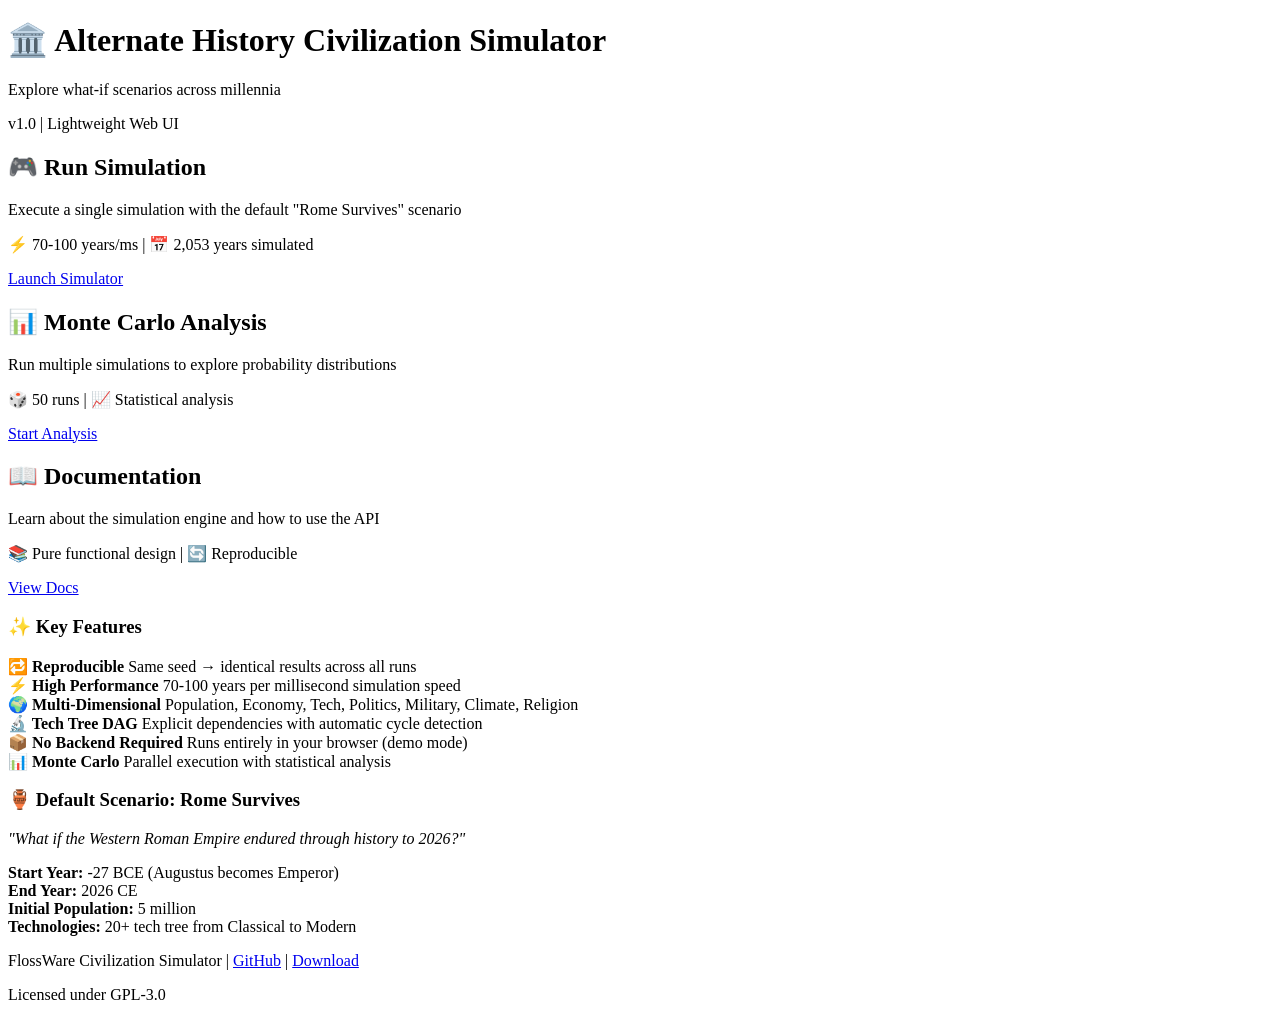
==== web-ui/static/index.html @ 2b77cbdd "feat: add lightweight web UI (no Spring Boot required) Created minimal web-based UI using only JDK b" ====
<!DOCTYPE html>
<html lang="en">
<head>
    <meta charset="UTF-8">
    <meta name="viewport" content="width=device-width, initial-scale=1.0">
    <title>Civilization Simulator - Web UI</title>
    <link rel="stylesheet" href="css/style.css">
</head>
<body>
    <div class="container">
        <header>
            <h1>🏛️ Alternate History Civilization Simulator</h1>
            <p class="subtitle">Explore what-if scenarios across millennia</p>
            <p class="version">v1.0 | Lightweight Web UI</p>
        </header>

        <div class="features-grid">
            <div class="feature-card">
                <h2>🎮 Run Simulation</h2>
                <p>Execute a single simulation with the default "Rome Survives" scenario</p>
                <p class="stats">⚡ 70-100 years/ms | 📅 2,053 years simulated</p>
                <a href="simulator.html" class="btn btn-primary">Launch Simulator</a>
            </div>

            <div class="feature-card">
                <h2>📊 Monte Carlo Analysis</h2>
                <p>Run multiple simulations to explore probability distributions</p>
                <p class="stats">🎲 50 runs | 📈 Statistical analysis</p>
                <a href="monte-carlo.html" class="btn btn-primary">Start Analysis</a>
            </div>

            <div class="feature-card">
                <h2>📖 Documentation</h2>
                <p>Learn about the simulation engine and how to use the API</p>
                <p class="stats">📚 Pure functional design | 🔄 Reproducible</p>
                <a href="https://github.com/FlossWare/civilization-simulator-java" class="btn btn-secondary" target="_blank">View Docs</a>
            </div>
        </div>

        <div class="info-section">
            <h3>✨ Key Features</h3>
            <div class="features-list">
                <div class="feature-item">
                    <strong>🔁 Reproducible</strong>
                    <span>Same seed → identical results across all runs</span>
                </div>
                <div class="feature-item">
                    <strong>⚡ High Performance</strong>
                    <span>70-100 years per millisecond simulation speed</span>
                </div>
                <div class="feature-item">
                    <strong>🌍 Multi-Dimensional</strong>
                    <span>Population, Economy, Tech, Politics, Military, Climate, Religion</span>
                </div>
                <div class="feature-item">
                    <strong>🔬 Tech Tree DAG</strong>
                    <span>Explicit dependencies with automatic cycle detection</span>
                </div>
                <div class="feature-item">
                    <strong>📦 No Backend Required</strong>
                    <span>Runs entirely in your browser (demo mode)</span>
                </div>
                <div class="feature-item">
                    <strong>📊 Monte Carlo</strong>
                    <span>Parallel execution with statistical analysis</span>
                </div>
            </div>
        </div>

        <div class="scenario-preview">
            <h3>🏺 Default Scenario: Rome Survives</h3>
            <p><em>"What if the Western Roman Empire endured through history to 2026?"</em></p>
            <div class="scenario-details">
                <div class="detail-item">
                    <strong>Start Year:</strong> -27 BCE (Augustus becomes Emperor)
                </div>
                <div class="detail-item">
                    <strong>End Year:</strong> 2026 CE
                </div>
                <div class="detail-item">
                    <strong>Initial Population:</strong> 5 million
                </div>
                <div class="detail-item">
                    <strong>Technologies:</strong> 20+ tech tree from Classical to Modern
                </div>
            </div>
        </div>

        <footer>
            <p>FlossWare Civilization Simulator |
               <a href="https://github.com/FlossWare/civilization-simulator-java">GitHub</a> |
               <a href="https://packagecloud.io/flossware/java">Download</a>
            </p>
            <p class="license">Licensed under GPL-3.0</p>
        </footer>
    </div>

    <script src="js/main.js"></script>
</body>
</html>
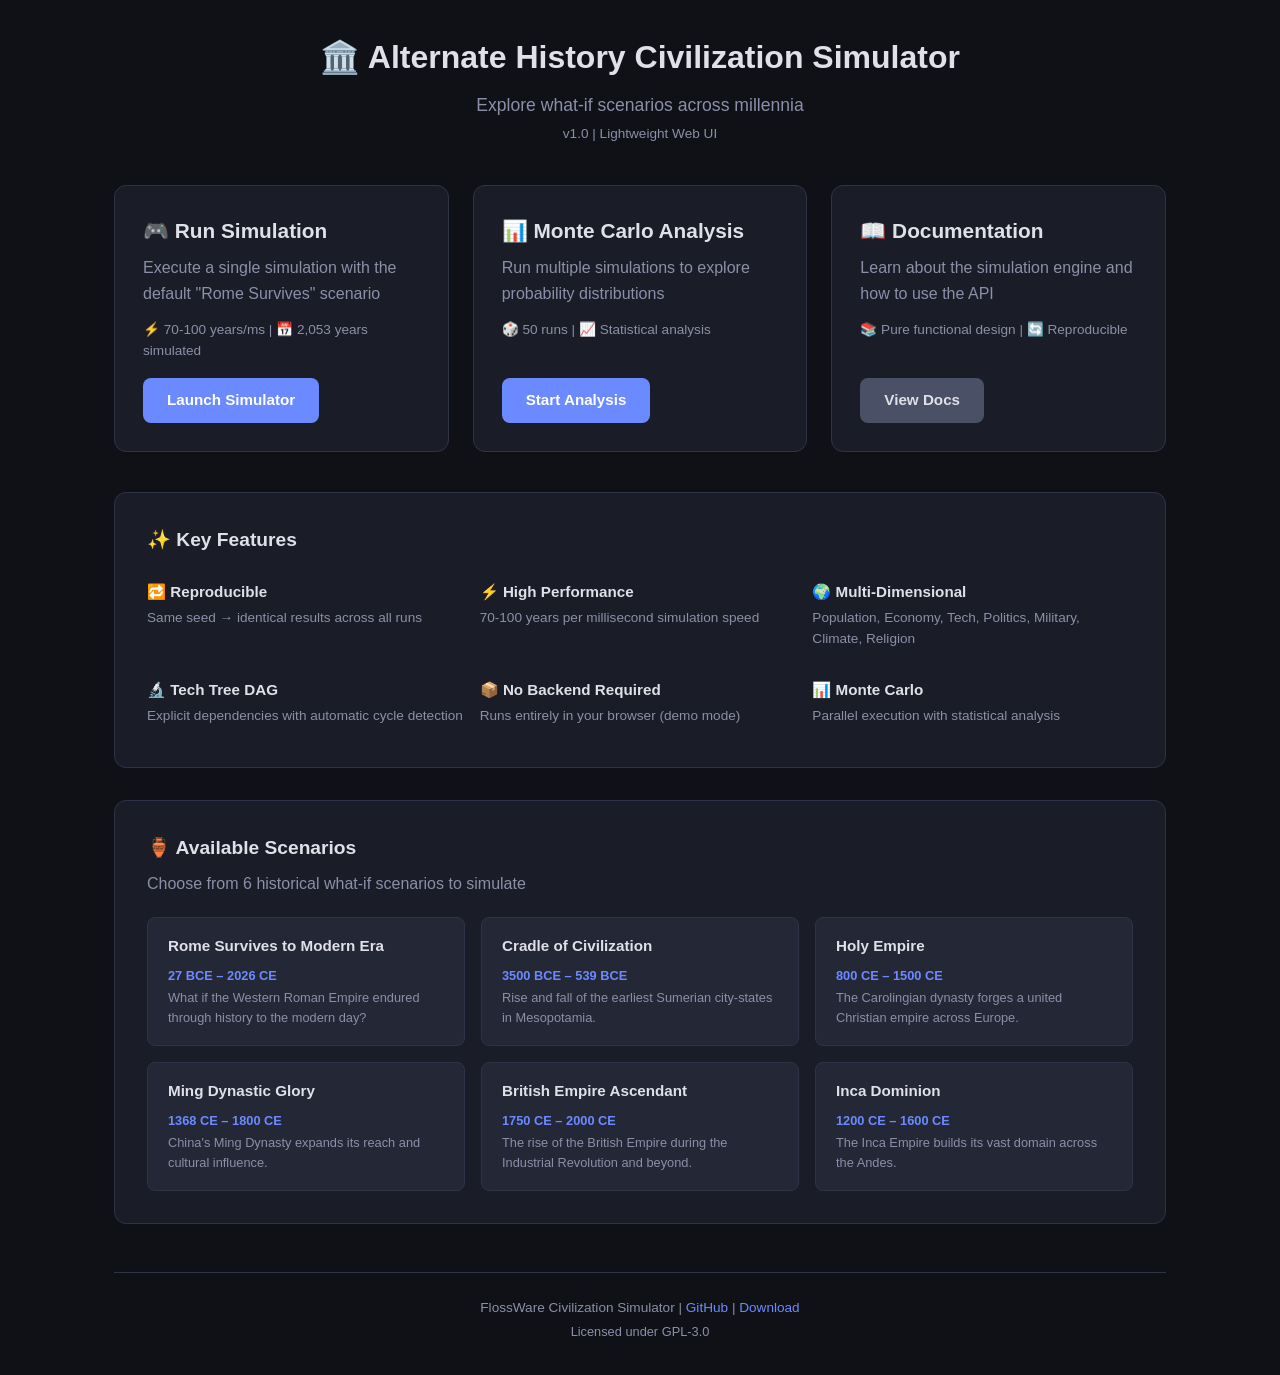
==== commit 2e80b057: "feat: add scenario selection dropdown to web UI Populate scenario dropdown from /api/scenarios endpo" ====
--- a/web-ui/static/index.html
+++ b/web-ui/static/index.html
@@ -68,20 +68,38 @@
         </div>
 
         <div class="scenario-preview">
-            <h3>🏺 Default Scenario: Rome Survives</h3>
-            <p><em>"What if the Western Roman Empire endured through history to 2026?"</em></p>
-            <div class="scenario-details">
-                <div class="detail-item">
-                    <strong>Start Year:</strong> -27 BCE (Augustus becomes Emperor)
+            <h3>🏺 Available Scenarios</h3>
+            <p>Choose from 6 historical what-if scenarios to simulate</p>
+            <div class="scenario-list">
+                <div class="scenario-card">
+                    <h4>Rome Survives to Modern Era</h4>
+                    <span class="scenario-era">27 BCE – 2026 CE</span>
+                    <p class="scenario-desc">What if the Western Roman Empire endured through history to the modern day?</p>
                 </div>
-                <div class="detail-item">
-                    <strong>End Year:</strong> 2026 CE
+                <div class="scenario-card">
+                    <h4>Cradle of Civilization</h4>
+                    <span class="scenario-era">3500 BCE – 539 BCE</span>
+                    <p class="scenario-desc">Rise and fall of the earliest Sumerian city-states in Mesopotamia.</p>
                 </div>
-                <div class="detail-item">
-                    <strong>Initial Population:</strong> 5 million
+                <div class="scenario-card">
+                    <h4>Holy Empire</h4>
+                    <span class="scenario-era">800 CE – 1500 CE</span>
+                    <p class="scenario-desc">The Carolingian dynasty forges a united Christian empire across Europe.</p>
                 </div>
-                <div class="detail-item">
-                    <strong>Technologies:</strong> 20+ tech tree from Classical to Modern
+                <div class="scenario-card">
+                    <h4>Ming Dynastic Glory</h4>
+                    <span class="scenario-era">1368 CE – 1800 CE</span>
+                    <p class="scenario-desc">China's Ming Dynasty expands its reach and cultural influence.</p>
+                </div>
+                <div class="scenario-card">
+                    <h4>British Empire Ascendant</h4>
+                    <span class="scenario-era">1750 CE – 2000 CE</span>
+                    <p class="scenario-desc">The rise of the British Empire during the Industrial Revolution and beyond.</p>
+                </div>
+                <div class="scenario-card">
+                    <h4>Inca Dominion</h4>
+                    <span class="scenario-era">1200 CE – 1600 CE</span>
+                    <p class="scenario-desc">The Inca Empire builds its vast domain across the Andes.</p>
                 </div>
             </div>
         </div>
--- a/web-ui/static/css/style.css
+++ b/web-ui/static/css/style.css
@@ -0,0 +1,754 @@
+/* ============================================================
+   Civilization Simulator - Web UI Stylesheet
+   Responsive styling for mobile and desktop layouts.
+   ============================================================ */
+
+/* --- Reset & Base --- */
+*, *::before, *::after {
+    box-sizing: border-box;
+    margin: 0;
+    padding: 0;
+}
+
+:root {
+    --color-bg: #0f1117;
+    --color-surface: #1a1d27;
+    --color-surface-raised: #232736;
+    --color-border: #2e3347;
+    --color-text: #e0e0e8;
+    --color-text-muted: #8b8fa8;
+    --color-primary: #6c8aff;
+    --color-primary-hover: #8ba3ff;
+    --color-secondary: #4a5066;
+    --color-secondary-hover: #5d6380;
+    --color-success: #4caf50;
+    --color-warning: #ff9800;
+    --color-danger: #f44336;
+    --color-accent-gold: #ffd54f;
+    --radius: 8px;
+    --radius-md: 8px;
+    --radius-lg: 12px;
+    --shadow: 0 2px 8px rgba(0,0,0,0.3);
+    --shadow-lg: 0 4px 20px rgba(0,0,0,0.4);
+    --transition: 0.2s ease;
+
+    /* Aliases used by inline styles in HTML pages */
+    --border-color: var(--color-border);
+    --light-bg: var(--color-surface-raised);
+    --primary-color: var(--color-primary);
+    --text-secondary: var(--color-text-muted);
+}
+
+html {
+    font-size: 16px;
+    scroll-behavior: smooth;
+}
+
+body {
+    font-family: -apple-system, BlinkMacSystemFont, "Segoe UI", Roboto, Helvetica, Arial, sans-serif;
+    background-color: var(--color-bg);
+    color: var(--color-text);
+    line-height: 1.6;
+    min-height: 100vh;
+}
+
+/* --- Container --- */
+.container {
+    max-width: 1100px;
+    margin: 0 auto;
+    padding: 2rem 1.5rem;
+}
+
+/* --- Header --- */
+header {
+    text-align: center;
+    margin-bottom: 2.5rem;
+}
+
+header h1 {
+    font-size: 2rem;
+    font-weight: 700;
+    margin-bottom: 0.5rem;
+    color: var(--color-text);
+}
+
+header .subtitle {
+    font-size: 1.1rem;
+    color: var(--color-text-muted);
+    margin-bottom: 0.25rem;
+}
+
+header .version {
+    font-size: 0.85rem;
+    color: var(--color-text-muted);
+}
+
+/* --- Buttons --- */
+.btn {
+    display: inline-block;
+    padding: 0.65rem 1.5rem;
+    border: none;
+    border-radius: var(--radius);
+    font-size: 0.95rem;
+    font-weight: 600;
+    text-decoration: none;
+    cursor: pointer;
+    transition: background-color var(--transition), transform var(--transition);
+    text-align: center;
+}
+
+.btn:hover {
+    transform: translateY(-1px);
+}
+
+.btn:active {
+    transform: translateY(0);
+}
+
+.btn-primary {
+    background-color: var(--color-primary);
+    color: #fff;
+}
+
+.btn-primary:hover {
+    background-color: var(--color-primary-hover);
+}
+
+.btn-primary:disabled {
+    background-color: var(--color-secondary);
+    cursor: not-allowed;
+    transform: none;
+}
+
+.btn-secondary {
+    background-color: var(--color-secondary);
+    color: var(--color-text);
+}
+
+.btn-secondary:hover {
+    background-color: var(--color-secondary-hover);
+}
+
+.btn-large {
+    padding: 0.85rem 2.5rem;
+    font-size: 1.1rem;
+}
+
+/* --- Features Grid (Home Page) --- */
+.features-grid {
+    display: grid;
+    grid-template-columns: repeat(auto-fit, minmax(280px, 1fr));
+    gap: 1.5rem;
+    margin-bottom: 2.5rem;
+}
+
+.feature-card {
+    background-color: var(--color-surface);
+    border: 1px solid var(--color-border);
+    border-radius: var(--radius-lg);
+    padding: 1.75rem;
+    display: flex;
+    flex-direction: column;
+    transition: border-color var(--transition), box-shadow var(--transition);
+}
+
+.feature-card:hover {
+    border-color: var(--color-primary);
+    box-shadow: var(--shadow-lg);
+}
+
+.feature-card h2 {
+    font-size: 1.3rem;
+    margin-bottom: 0.5rem;
+}
+
+.feature-card p {
+    color: var(--color-text-muted);
+    margin-bottom: 0.75rem;
+    flex: 1;
+}
+
+.feature-card .stats {
+    font-size: 0.85rem;
+    color: var(--color-text-muted);
+    margin-bottom: 1rem;
+}
+
+.feature-card .btn {
+    align-self: flex-start;
+}
+
+/* --- Info Section --- */
+.info-section {
+    background-color: var(--color-surface);
+    border: 1px solid var(--color-border);
+    border-radius: var(--radius-lg);
+    padding: 2rem;
+    margin-bottom: 2rem;
+}
+
+.info-section h3 {
+    font-size: 1.2rem;
+    margin-bottom: 1rem;
+}
+
+.features-list {
+    display: grid;
+    grid-template-columns: repeat(auto-fit, minmax(260px, 1fr));
+    gap: 0.75rem;
+}
+
+.feature-item {
+    display: flex;
+    flex-direction: column;
+    gap: 0.15rem;
+    padding: 0.5rem 0;
+}
+
+.feature-item strong {
+    font-size: 0.95rem;
+}
+
+.feature-item span {
+    font-size: 0.85rem;
+    color: var(--color-text-muted);
+}
+
+/* --- Scenario Dropdown --- */
+.scenario-dropdown {
+    appearance: none;
+    -webkit-appearance: none;
+    -moz-appearance: none;
+    background-image: url("data:image/svg+xml,%3Csvg xmlns='http://www.w3.org/2000/svg' width='12' height='8'%3E%3Cpath d='M1 1l5 5 5-5' stroke='%238b8fa8' stroke-width='1.5' fill='none'/%3E%3C/svg%3E");
+    background-repeat: no-repeat;
+    background-position: right 0.75rem center;
+    padding-right: 2rem;
+    cursor: pointer;
+}
+
+.scenario-dropdown:hover {
+    border-color: var(--color-primary);
+}
+
+/* --- Scenario Preview --- */
+.scenario-preview {
+    background-color: var(--color-surface);
+    border: 1px solid var(--color-border);
+    border-radius: var(--radius-lg);
+    padding: 2rem;
+    margin-bottom: 2rem;
+}
+
+.scenario-preview h3 {
+    font-size: 1.2rem;
+    margin-bottom: 0.5rem;
+}
+
+.scenario-preview > p {
+    color: var(--color-text-muted);
+    margin-bottom: 1.25rem;
+}
+
+.scenario-preview em {
+    color: var(--color-text-muted);
+}
+
+.scenario-list {
+    display: grid;
+    grid-template-columns: repeat(auto-fit, minmax(300px, 1fr));
+    gap: 1rem;
+}
+
+.scenario-card {
+    background-color: var(--color-surface-raised);
+    border: 1px solid var(--color-border);
+    border-radius: var(--radius);
+    padding: 1rem 1.25rem;
+    transition: border-color var(--transition);
+}
+
+.scenario-card:hover {
+    border-color: var(--color-primary);
+}
+
+.scenario-card h4 {
+    font-size: 0.95rem;
+    margin-bottom: 0.25rem;
+    color: var(--color-text);
+}
+
+.scenario-card .scenario-era {
+    font-size: 0.8rem;
+    color: var(--color-primary);
+    font-weight: 600;
+    margin-bottom: 0.35rem;
+}
+
+.scenario-card .scenario-desc {
+    font-size: 0.8rem;
+    color: var(--color-text-muted);
+}
+
+.scenario-details {
+    display: grid;
+    grid-template-columns: repeat(auto-fit, minmax(200px, 1fr));
+    gap: 0.75rem;
+    margin-top: 1rem;
+}
+
+.detail-item {
+    font-size: 0.9rem;
+}
+
+.detail-item strong {
+    color: var(--color-text);
+}
+
+/* --- Footer --- */
+footer {
+    text-align: center;
+    margin-top: 3rem;
+    padding-top: 1.5rem;
+    border-top: 1px solid var(--color-border);
+    color: var(--color-text-muted);
+    font-size: 0.85rem;
+}
+
+footer a {
+    color: var(--color-primary);
+    text-decoration: none;
+}
+
+footer a:hover {
+    text-decoration: underline;
+}
+
+footer .license {
+    margin-top: 0.25rem;
+    font-size: 0.8rem;
+}
+
+/* --- Simulation Controls (Simulator Page) --- */
+.simulation-controls {
+    background-color: var(--color-surface);
+    border: 1px solid var(--color-border);
+    border-radius: var(--radius-lg);
+    padding: 2rem;
+    margin-bottom: 2rem;
+}
+
+.simulation-controls h2 {
+    margin-bottom: 1rem;
+}
+
+.form-group {
+    margin-bottom: 1.25rem;
+}
+
+.form-group label {
+    display: block;
+    margin-bottom: 0.35rem;
+    font-weight: 600;
+    font-size: 0.9rem;
+}
+
+.form-group input,
+.form-group select {
+    width: 100%;
+    max-width: 320px;
+    padding: 0.55rem 0.75rem;
+    border: 1px solid var(--color-border);
+    border-radius: var(--radius);
+    background-color: var(--color-surface-raised);
+    color: var(--color-text);
+    font-size: 0.9rem;
+}
+
+.form-group input:focus,
+.form-group select:focus {
+    outline: none;
+    border-color: var(--color-primary);
+    box-shadow: 0 0 0 2px rgba(108,138,255,0.25);
+}
+
+.form-group .help-text {
+    font-size: 0.8rem;
+    color: var(--color-text-muted);
+    margin-top: 0.25rem;
+}
+
+/* --- Loading Spinner --- */
+.loading {
+    text-align: center;
+    padding: 3rem 1rem;
+}
+
+.spinner {
+    width: 48px;
+    height: 48px;
+    border: 4px solid var(--color-border);
+    border-top-color: var(--color-primary);
+    border-radius: 50%;
+    margin: 0 auto 1rem;
+    animation: spin 0.8s linear infinite;
+}
+
+@keyframes spin {
+    to { transform: rotate(360deg); }
+}
+
+.loading .sub-text {
+    font-size: 0.85rem;
+    color: var(--color-text-muted);
+}
+
+/* --- Results Section --- */
+.results-header {
+    margin-bottom: 1.5rem;
+}
+
+.results-header h2 {
+    margin-bottom: 0.75rem;
+}
+
+.performance-stats {
+    display: flex;
+    gap: 1rem;
+    flex-wrap: wrap;
+}
+
+.stat-badge {
+    background-color: var(--color-surface);
+    border: 1px solid var(--color-border);
+    border-radius: var(--radius);
+    padding: 0.4rem 0.85rem;
+    font-size: 0.85rem;
+}
+
+.stat-badge .label {
+    color: var(--color-text-muted);
+    margin-right: 0.3rem;
+}
+
+.stat-badge .value {
+    font-weight: 600;
+    color: var(--color-accent-gold);
+}
+
+/* --- Results Grid --- */
+.results-grid {
+    display: grid;
+    grid-template-columns: repeat(auto-fit, minmax(320px, 1fr));
+    gap: 1.5rem;
+}
+
+.result-card {
+    background-color: var(--color-surface);
+    border: 1px solid var(--color-border);
+    border-radius: var(--radius-lg);
+    padding: 1.5rem;
+}
+
+.result-card.full-width {
+    grid-column: 1 / -1;
+}
+
+.result-card h3 {
+    font-size: 1.1rem;
+    margin-bottom: 1rem;
+}
+
+/* --- Final State Grid --- */
+.final-state-grid {
+    display: grid;
+    grid-template-columns: repeat(auto-fit, minmax(200px, 1fr));
+    gap: 1rem;
+}
+
+.state-metric {
+    background-color: var(--color-surface-raised);
+    border-radius: var(--radius);
+    padding: 1rem;
+}
+
+.state-metric .metric-label {
+    display: block;
+    font-size: 0.8rem;
+    color: var(--color-text-muted);
+    margin-bottom: 0.25rem;
+    text-transform: uppercase;
+    letter-spacing: 0.5px;
+}
+
+.state-metric .metric-value {
+    display: block;
+    font-size: 1.4rem;
+    font-weight: 700;
+    color: var(--color-text);
+}
+
+.state-metric .metric-detail {
+    display: block;
+    font-size: 0.8rem;
+    color: var(--color-text-muted);
+    margin-top: 0.2rem;
+}
+
+/* --- Event Timeline --- */
+.event-timeline {
+    max-height: 400px;
+    overflow-y: auto;
+    padding-right: 0.5rem;
+}
+
+.event-timeline::-webkit-scrollbar {
+    width: 6px;
+}
+
+.event-timeline::-webkit-scrollbar-track {
+    background: var(--color-surface-raised);
+    border-radius: 3px;
+}
+
+.event-timeline::-webkit-scrollbar-thumb {
+    background: var(--color-border);
+    border-radius: 3px;
+}
+
+.event-entry {
+    display: flex;
+    gap: 0.75rem;
+    padding: 0.6rem 0;
+    border-bottom: 1px solid var(--color-border);
+}
+
+.event-entry:last-child {
+    border-bottom: none;
+}
+
+.event-year {
+    font-weight: 700;
+    font-size: 0.85rem;
+    color: var(--color-primary);
+    min-width: 60px;
+    text-align: right;
+    flex-shrink: 0;
+}
+
+.event-description {
+    font-size: 0.85rem;
+    color: var(--color-text);
+}
+
+.event-type {
+    font-size: 0.75rem;
+    color: var(--color-text-muted);
+    display: block;
+    margin-top: 0.15rem;
+}
+
+.event-severity-MINOR { }
+
+.event-severity-MAJOR .event-description {
+    color: var(--color-warning);
+}
+
+.event-severity-CRITICAL .event-description {
+    font-weight: 600;
+    color: var(--color-danger);
+}
+
+/* --- Monte Carlo Page --- */
+.mc-controls {
+    background-color: var(--color-surface);
+    border: 1px solid var(--color-border);
+    border-radius: var(--radius-lg);
+    padding: 2rem;
+    margin-bottom: 2rem;
+}
+
+.mc-controls h2 {
+    margin-bottom: 1rem;
+}
+
+.mc-form-row {
+    display: flex;
+    gap: 1.5rem;
+    flex-wrap: wrap;
+    margin-bottom: 1.25rem;
+}
+
+.mc-form-row .form-group {
+    flex: 1;
+    min-width: 200px;
+    margin-bottom: 0;
+}
+
+.progress-container {
+    margin-top: 1rem;
+}
+
+.progress-bar-track {
+    width: 100%;
+    height: 10px;
+    background-color: var(--color-surface-raised);
+    border-radius: 5px;
+    overflow: hidden;
+    margin-bottom: 0.5rem;
+}
+
+.progress-bar-fill {
+    height: 100%;
+    background-color: var(--color-primary);
+    border-radius: 5px;
+    transition: width 0.15s ease;
+    width: 0%;
+}
+
+.progress-text {
+    font-size: 0.85rem;
+    color: var(--color-text-muted);
+}
+
+/* --- Monte Carlo Summary Cards --- */
+.mc-summary-grid {
+    display: grid;
+    grid-template-columns: repeat(auto-fit, minmax(200px, 1fr));
+    gap: 1rem;
+    margin-bottom: 2rem;
+}
+
+.mc-summary-card {
+    background-color: var(--color-surface);
+    border: 1px solid var(--color-border);
+    border-radius: var(--radius-lg);
+    padding: 1.25rem;
+    text-align: center;
+}
+
+.mc-summary-card .mc-value {
+    display: block;
+    font-size: 1.6rem;
+    font-weight: 700;
+    color: var(--color-accent-gold);
+    margin-bottom: 0.25rem;
+}
+
+.mc-summary-card .mc-label {
+    display: block;
+    font-size: 0.85rem;
+    color: var(--color-text-muted);
+}
+
+/* --- Monte Carlo Charts --- */
+.mc-charts-grid {
+    display: grid;
+    grid-template-columns: repeat(auto-fit, minmax(400px, 1fr));
+    gap: 1.5rem;
+    margin-bottom: 2rem;
+}
+
+.mc-chart-card {
+    background-color: var(--color-surface);
+    border: 1px solid var(--color-border);
+    border-radius: var(--radius-lg);
+    padding: 1.5rem;
+}
+
+.mc-chart-card h3 {
+    font-size: 1.05rem;
+    margin-bottom: 1rem;
+}
+
+.mc-chart-card.full-width {
+    grid-column: 1 / -1;
+}
+
+/* --- Monte Carlo Runs Table --- */
+.mc-runs-table {
+    background-color: var(--color-surface);
+    border: 1px solid var(--color-border);
+    border-radius: var(--radius-lg);
+    padding: 1.5rem;
+    overflow-x: auto;
+}
+
+.mc-runs-table h3 {
+    margin-bottom: 1rem;
+}
+
+.mc-runs-table table {
+    width: 100%;
+    border-collapse: collapse;
+    font-size: 0.85rem;
+}
+
+.mc-runs-table th,
+.mc-runs-table td {
+    padding: 0.6rem 0.75rem;
+    text-align: right;
+    border-bottom: 1px solid var(--color-border);
+}
+
+.mc-runs-table th {
+    text-align: right;
+    font-weight: 600;
+    color: var(--color-text-muted);
+    text-transform: uppercase;
+    font-size: 0.75rem;
+    letter-spacing: 0.5px;
+}
+
+.mc-runs-table th:first-child,
+.mc-runs-table td:first-child {
+    text-align: left;
+}
+
+.mc-runs-table tbody tr:hover {
+    background-color: var(--color-surface-raised);
+}
+
+/* --- Responsive --- */
+@media (max-width: 768px) {
+    .container {
+        padding: 1rem;
+    }
+
+    header h1 {
+        font-size: 1.5rem;
+    }
+
+    .features-grid {
+        grid-template-columns: 1fr;
+    }
+
+    .results-grid {
+        grid-template-columns: 1fr;
+    }
+
+    .mc-charts-grid {
+        grid-template-columns: 1fr;
+    }
+
+    .performance-stats {
+        flex-direction: column;
+    }
+
+    .final-state-grid {
+        grid-template-columns: repeat(2, 1fr);
+    }
+
+    .mc-form-row {
+        flex-direction: column;
+    }
+}
+
+@media (max-width: 480px) {
+    .final-state-grid {
+        grid-template-columns: 1fr;
+    }
+
+    .mc-summary-grid {
+        grid-template-columns: repeat(2, 1fr);
+    }
+}
